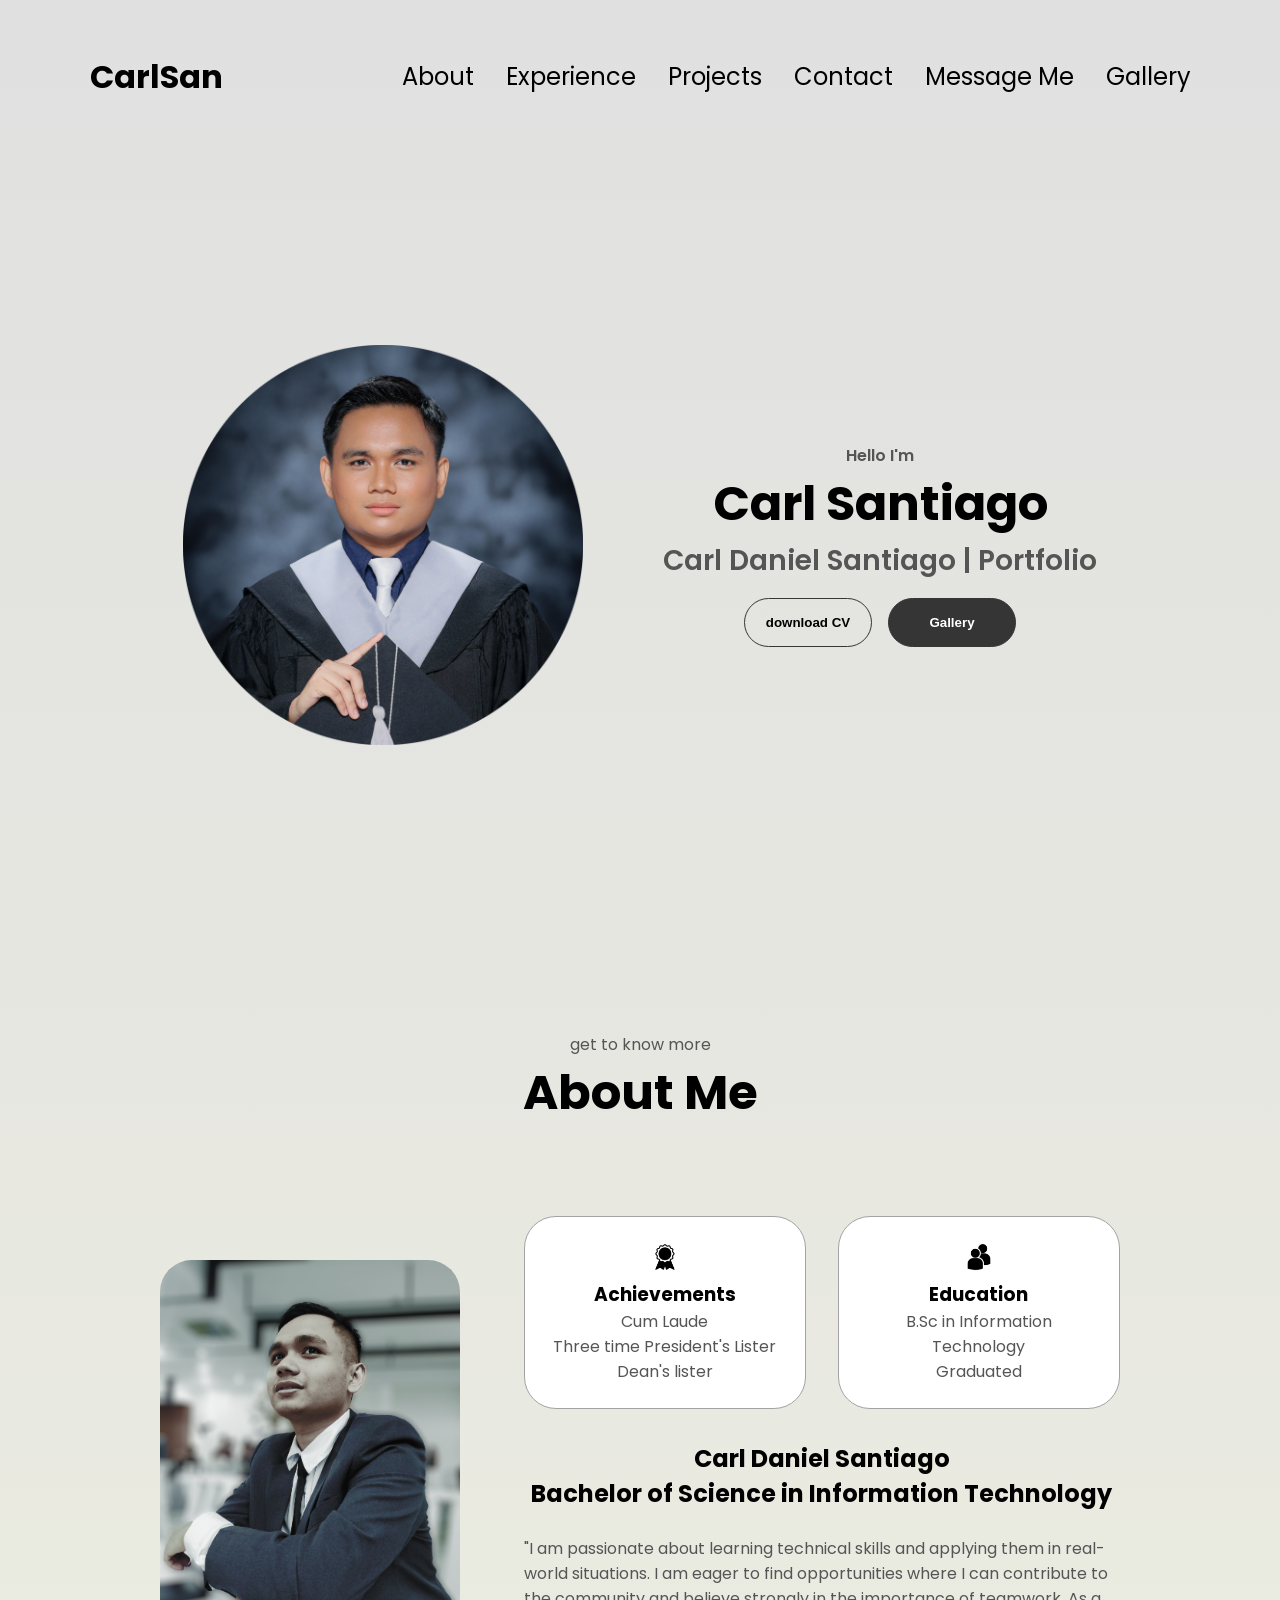
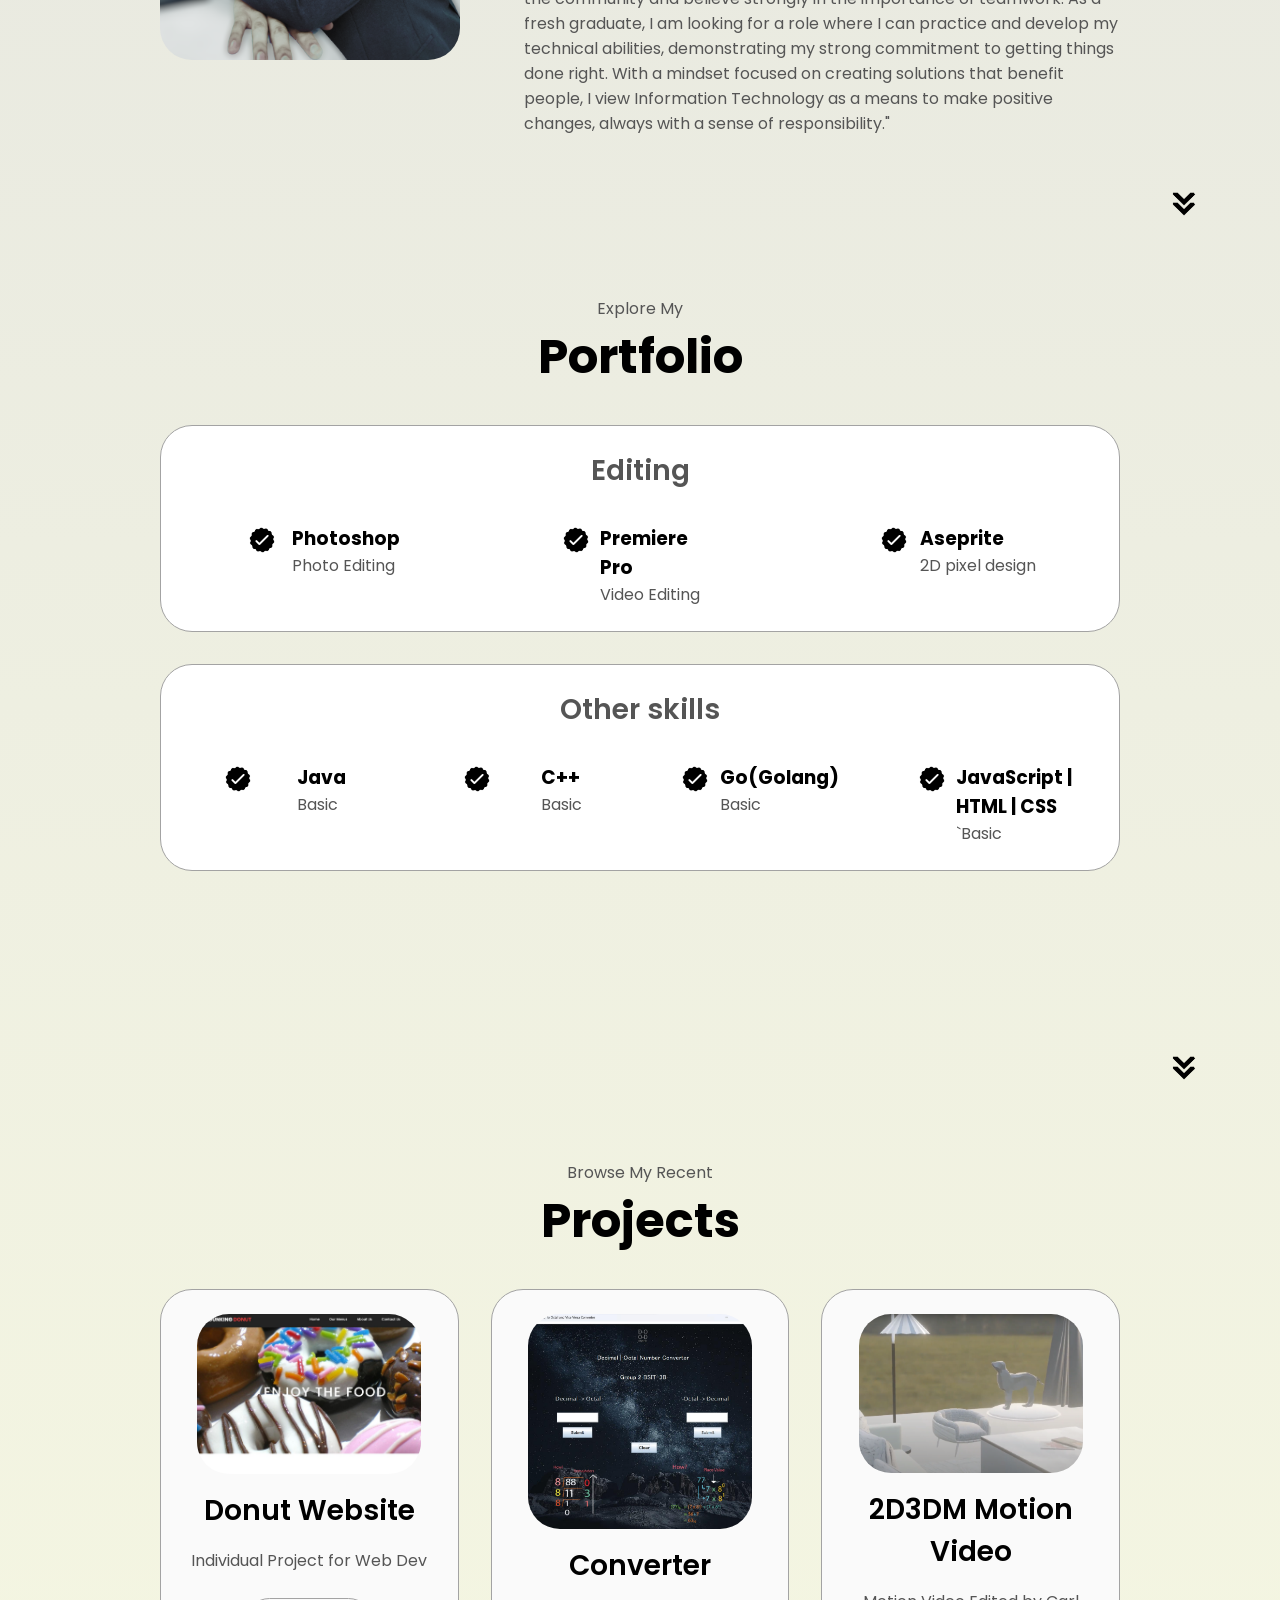
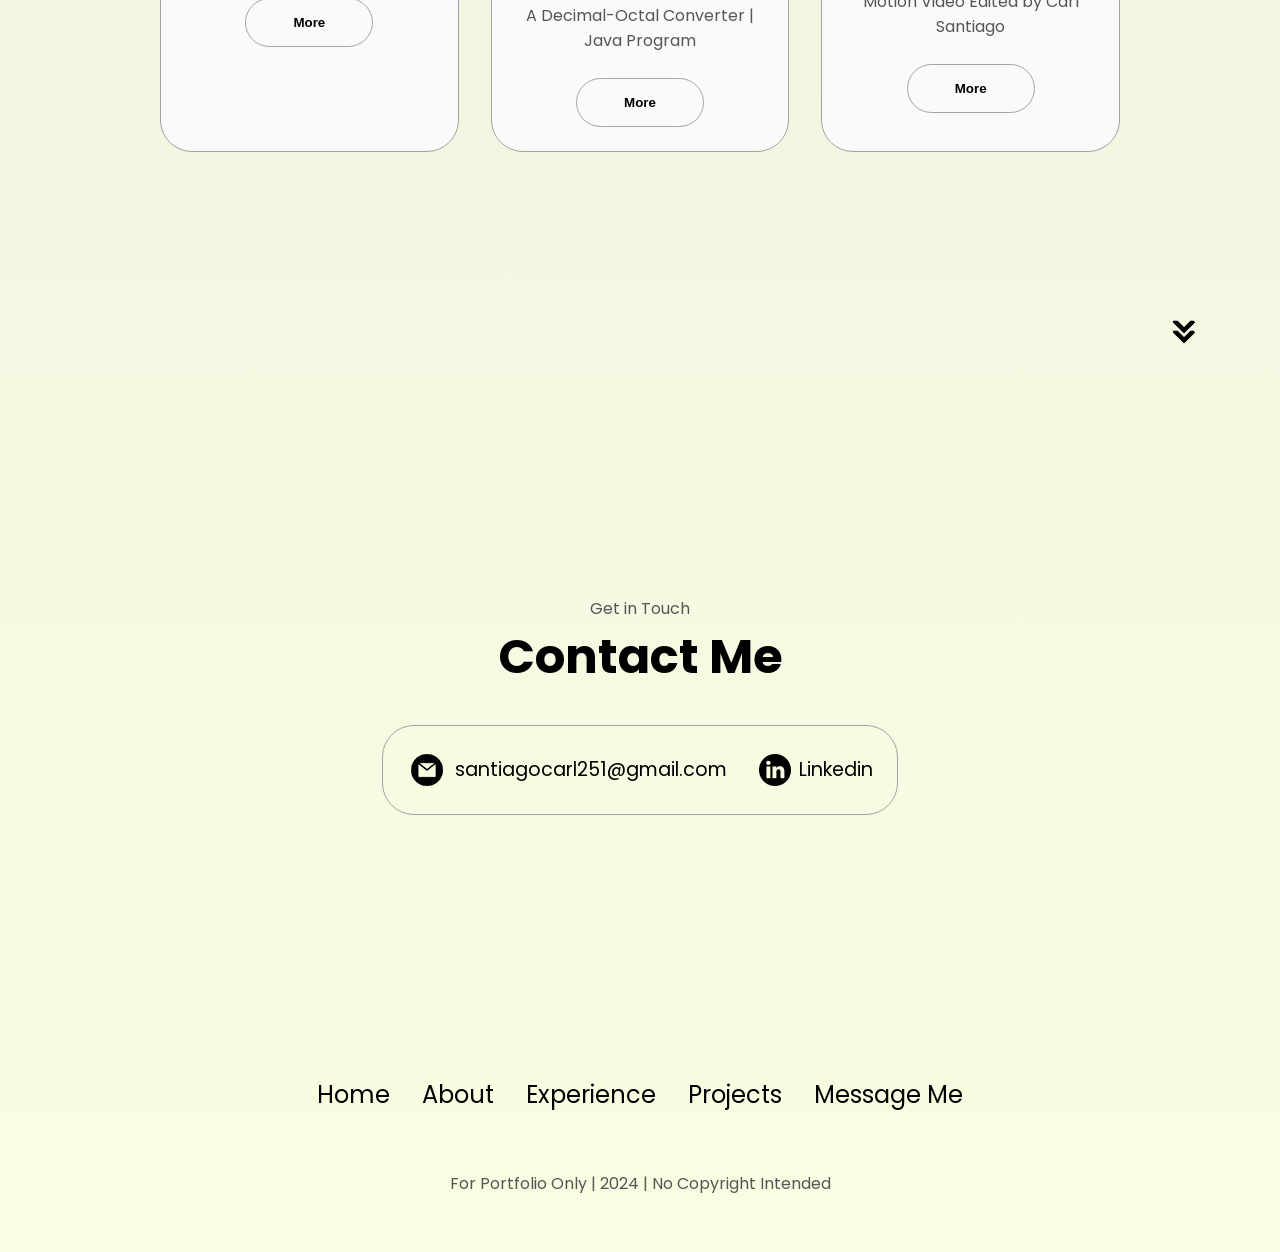
==== index.html @ 66e8e691 "Update index.html" ====
<!DOCTYPE html>
<html lang="en">
<head>
    <meta charset="UTF-8">
    <meta name="viewport" content="width=device-width, initial-scale=1.0">
    <title>PortfolioCarl</title>
    <link rel="stylesheet" href="style.css">
    <link rel="stylesheet" href="mediaquery.css">
    <link rel="icon" type="x-icon" href="./assets/favicon.png">
</head>
<body>
    <nav id="desktop-nav">
        <div class="logo">CarlSan</div>
        <div>
            <ul class="nav-links">
                <li><a href="#about">About</a></li>
                <li><a href="#experience">Experience</a></li>
                <li><a href="#projects">Projects</a></li>
                <li><a href="#contact">Contact</a></li>
                <li><a href="message.html">Message Me</a></li>
                <li><a href="GalleryTab/secondindex.html">Gallery</a></li>


            </ul>
            
            
        </div>
        
    </nav>
    <!--HAMBURGER NAV-->
    <nav id ="hamburger-nav">
        <div class="logo">Carl San</div>
        <div class="hamburger-menu">
            <div class="hamburger-icon" onclick="toggleMenu()">
            <span></span>
            <span></span>
            <span></span>
            </div>
            <div class="menu-links">
                <li><a href="#about" onclick="toggleMenu()">About</a></li>
                <li><a href="#experience" onclick="toggleMenu()">Experience</a></li>
                <li><a href="#projects" onclick="toggleMenu()">Projects</a></li>
                <li><a href="#contact" onclick="toggleMenu()">Contact</a></li>
                <li><a href="message.html">Message Me</a></li>
                <li><a href="GalleryTab/secondindex.html">Gallery</a></li>
            </div>
           
    </nav>
    
    <section id="profile">
        <div class="section__pic-container">

            <img src="./assets/profile-pic.png" alt="Carl San profile pic">

        </div>
        <div class="section__text">
            <p class="section__text__p1">Hello I'm</p>
            <h1 class="title">Carl Santiago</h1>
            <p class="section__text__p2">Carl Daniel Santiago | Portfolio</p>
            <div class="btn-container">
                <button class="btn btn-color-2" onclick="window.open('./assets/CarlSantiago-Resume.pdf')">
                    download CV</button>
                <button class="btn btn-color-1" onclick="location.href='GalleryTab/secondindex.html'">
                    Gallery</button>
            </div>

            <!-- <div id="socials-container">
                <img src="./assets/Instagram-logo.png" alt="My Instagram profile" class="icon" onclick="location.href='https://www.instagram.com/karlsan05/'">
                <img src="./assets/Facebook-icon.png" alt="My github profile" class="icon"  onclick="location.href='https://www.facebook.com/karl.dan.7106/'">
            </div> -->

            
        </div>
    </section>

    <!--START -- creating section, create pages just use this technique in this section-->
    <section id="about">
        <p class="section__text__p1">get to know more</p>
        <h1 class="title">About Me</h1>
        <div class="section-container">
            <div class="section__pic-container">
                <img src="./assets/about-pic.png" alt="profile picture" class="about-pic">
            </div>
            <div class="about-details-container">
                <div class="about-containers">
                    <div class="details-container">
                        <img src="./assets/experience.png" alt="experience icon" class="icon">
                        <h3>Achievements</h3>
                        <p>Cum Laude<br/>Three time President's Lister <br/>Dean's lister</p>
                    </div>
                    <div class="details-container">
                        <img src="./assets/education.png" alt="education icon" class="icon">
                        <h3>Education</h3>
                        <p>B.Sc in Information Technology <br/>Graduated</p>
                    </div>
                </div>
                <div class="text-container">
                    <h1 class="details-name">Carl Daniel Santiago</h1>

                    <h1 class="details-name">Bachelor of Science in Information Technology</h1>
                    <br>

                    <p>"I am passionate about learning technical skills and applying them in real-world situations. I am eager to find opportunities where I can contribute to the community and believe strongly in the importance of teamwork. As a fresh graduate, I am looking for a role where I can practice and develop my technical abilities, demonstrating my strong commitment to getting things done right. With a mindset focused on creating solutions that benefit people, I view Information Technology as a means to make positive changes, always with a sense of responsibility."</p>
                </div>

            </div>
        </div>
        <img src="./assets/arrow.png" alt="Arrow icon" class="icon arrow" onclick=" location.href='./#experience'">
        <!--START -- creating section, create pages just use this technique in this section-->
    </section>
    <section id="experience">
         <p class="section__text__p1">Explore My</p>
         <h1 class="title">Portfolio</h1>
         <div class="experience-details-container">
            <div class="about-containers">
                <div class="details-container">
                    <h2 class="experience-sub-title">Editing</h2>
                    <!-- Examples1 -->
                    <div class="article-container">
                        <article>
                            <img src="./assets/checkmark.png" alt="experience
                            icon" class="icon"/>
                            <div>
                                <h3>Photoshop</h3>
                                <p>Photo Editing</p>
                            </div>
                        </article>
                        <article>
                            <img src="./assets/checkmark.png" alt="experience
                            icon" class="icon"/>
                            <div>
                                <h3>Premiere Pro</h3>
                                <p>Video Editing</p>
                            </div>
                        </article>
                        <article>
                            <img src="./assets/checkmark.png" alt="experience
                            icon" class="icon"/>
                            <div>
                                <h3>Aseprite</h3>
                                <p>2D pixel design</p>
                            </div>
                        </article>
                       
                            </div>
                        </article>
                    </div>
                </div>
                <div class="details-container">
                    <h2 class="experience-sub-title">Other skills</h2>
                    <!-- Examples2 -->
                    <div class="article-container">
                        <article>
                            <img src="./assets/checkmark.png" alt="experience
                            icon" class="icon"/>
                            <div>
                                <h3>Java</h3>
                                <p>Basic</p>
                            </div>
                        </article>
                        <!-- <article>
                            <img src="./assets/checkmark.png" alt="experience
                            icon" class="icon"/>
                            <div>
                                <h3>C#</h3>
                                <p>Intermediate</p>
                            </div>
                        </article> -->
                        <article>
                            <img src="./assets/checkmark.png" alt="experience
                            icon" class="icon"/>
                            <div>
                                <h3>C++</h3>
                                <p>Basic</p>
                            </div>
                        </article>
                        <article>
                            <img src="./assets/checkmark.png" alt="experience
                            icon" class="icon"/>
                            <div>
                                <h3>Go(Golang)</h3>
                                <p>Basic</p>
                            </div>
                        </article>
                        <article>
                            <img src="./assets/checkmark.png" alt="experience
                            icon" class="icon"/>
                            <div>
                                <h3>JavaScript | HTML | CSS</h3>
                                <p>`Basic</p>
                            </div>
                        </article>
                       
                        </article>
                    </div>
                </div>

            </div>
         </div>
         <img src="./assets/arrow.png" alt="Arrow icon" 
         class="icon arrow" onclick=" location.href='./#projects'">
    </section>
    <section id="projects">
        <p class="section__text__p1">Browse My Recent</p>
        <h1 class="title">Projects</h1>

        
        <!--start--> 
        <div class="experience-details-container">
            <div class="about-containers">
            <div class="details-container color-container">
                <div class="article-container">
                    <img src="./assets/project-1.png" alt="project 1" 
                    class="project-img"/>
                </div>
                <h2 class="experience-sub-title project-title"> 
                    Donut Website
                    
                </h2>
                <div>
                    <p>Individual Project for Web Dev</p>

                </div>
                <br>
                
                <div class="btn-container">
                    <button class="btn btn-color-2 project-btn" 
                      onclick="window.open('./assets/WebFrameWork.pdf', '_blank')" >
                    More 
                    </button> 
                </div>
            </div>
            <!----> 
            <div class="details-container color-container">
                <div class="article-container">
                    <img src="./assets/project-2.png" alt="project 2" 
                    class="project-img"/>
                </div>
                <h2 class="experience-sub-title project-title"> 
                    Converter
                </h2>
                <div>
                    <p>A Decimal-Octal Converter | Java Program </p>
                </div>
                <br>
                <div class="btn-container">
                    <button class="btn btn-color-2 project-btn" 
                      onclick="window.open('./assets/DSMathJava.pdf', '_blank')" >
                    More
                    </button>
                   
                </div>
            </div>
            <!----> 
            <div class="details-container color-container">
                <div class="article-container">
                    <img src="./assets/project-3.png" alt="project 3" 
                    class="project-img"/>
                </div>
                <h2 class="experience-sub-title project-title"> 
                    2D3DM Motion Video
                </h2>
                <div>
                    <p>Motion Video Edited by Carl Santiago</p>
                </div>
                <!---->
                <br>
                <div class="btn-container">
                    <button class="btn btn-color-2 project-btn" 
                      onclick="window.open('//www.youtube.com/watch?v=LzhSZkA-Ktc&t=1s', '_blank')" >
                    More
                    </button>
                    
                </div>
            </div>
            </div>
        </div>
        
    </div>
        
        <!----> 
        <img src="./assets/arrow.png" alt="Arrow icon" 
        class="icon arrow" onclick=" location.href='./#contact'">

        <!----> 
    </section>
    <section id="contact">
        <p class="section__text__p1">Get in Touch</p>
        <h1 class="title">Contact Me</h1>
        <div class="contact-info-upper-container">
            <div class="contact-info-container">
                <img src="./assets/email.png" alt="Email icon" 
                class="icon contact-icon email-icon"
                />

                <p><a href="mailto:santiagocarl251@gmail.com">santiagocarl251@gmail.com</a></p>
            </div>
            <div class="contact-info-container">
                <img src="./assets/linkedin.png" 
                alt="linkedin icon" class="icon"
                class="icon contact-icon"
                />

                <p><a href="https://www.linkedin.com/in/carl-san-238207290/">Linkedin</a></p>
            </div>
        </div>

    </section>

    <footer class="ok">
        <nav>
            <div class="nav-links-container">
                <ul class="nav-links">
                    <li><a href="index.html">Home</a></li>
                    <li><a href="#about">About</a></li>
                    <li><a href="#experience">Experience</a></li>
                    <li><a href="#projects">Projects</a></li>
                    <li><a href="message.html">Message Me</a></li>
                </ul>
            </div>
        </nav>
        <p>For Portfolio Only | 2024 | No Copyright Intended</p>
    </footer>
    <script src="script.js"></script>
</body>
</html>
---- style.css ----
/* comment */


@import url('https://fonts.googleapis.com/css2?family=Poppins:wght@300;400;500;600&display=swap');


*{
    margin:0;
    padding: 0; 
}


body{
    font-family: 'Poppins', sans-serif;
    background: linear-gradient(#e0e0e0, #fbfde2);
}

html{
    scroll-behavior: smooth;
}

p{
    color: rgb(85, 85, 85); 

}

/* transition */

a, .btn{
    transition: all 300ms ease;
}

/* Desktop nav */

nav, .nav-links{
    display: flex;
}

nav{
    justify-content: space-around;
    align-items: center;
    height: 17vh;
}

.nav-links{

    gap: 2rem;
    list-style: none;
    font-size: 1.5rem;
}

.details-name{
    text-align: center;
}
.details-name-what{
    text-align: center;
}

a{
    color: black;
    text-decoration: none;
    text-decoration-color: white;
}

a:hover{
    color:gray;
    text-decoration: underline;
    text-underline-offset: 1rem;
    text-decoration-color: rgb(181, 181, 181);
}

.logo{
    font-size: 2rem;
    font-weight: bolder;
}

.logo:hover{
     cursor: default;
}


/* hamburger */

#hamburger-nav{
    
    display: none;
}

.hamburger-menu{
    position: relative;
    display: inline-block;
}

.hamburger-icon{
    display: flex;
    flex-direction: column;
    justify-content: space-between;
    height: 24px;
    width: 30px;
    cursor: pointer;
}

.hamburger-icon	span{

    width: 100%;
    height: 2px;
    background-color: black;
    transition: all 0.3 ease-in-out;
}

.menu-links {
    position: absolute;
    top: 100%;
    right: 0;
    backdrop-filter: blur(50px);
    background-color: white;
    width: fit-content;
    margin-top: 3vh;
    max-height: 0;
    overflow: hidden;
    transition: all 0.3s ease-in-out;
    border-radius: 20px 20px 20px 20px; /* Adjust the values to control the curvature */
    backdrop-filter: blur(10px);
    background-color: rgba(255, 255, 255, 0.5);
  }
  

.menu-links a{
    display: block;
    padding: 10px;
    text-align: center;
    color: black;
    text-decoration: none;
    transition: all 0.3 ease-in-out;

}


.menu-links li{
    list-style: none;

}

.menu-links.open{
    max-height: 300px;

}

.hamburger-icon.open span:first-child{
    transform: rotate(45deg) translate(10px, 5px);
}

.hamburger-icon.open span:nth-child(2){
    opacity: 0;
}

.hamburger-icon.open span:last-child{
    transform: rotate(-45deg) translate(10px, -5px);
}

.hamburger-icon span:first-child{
    transform: none;
}
.hamburger-icon span:first-child{
    opacity: 1;
}
.hamburger-icon span:first-child{
    transform: none;
}
/*SECTIONS*/

section{
    padding-top: 4vh;
    height: 96vh;
    margin: 0 10rem;
    box-sizing: border-box;
    min-height: fit-content;

}

.section-container{
    display: flex;
}

/*profile section*/

#profile{
    display:flex;
    justify-content: center;
    gap: 5rem;
    height: 80vh;
}

.section__pic-container{
    display: flex;
    height: 400px;
    width: 400px;
    margin: auto 0;
}

.section__text{
    align-self: center;
    text-align: center;
}

.section__text p{
    font-weight: 600;
    
}

.section__text__p1{
    text-align: center;
}

.section__text__p2{
    font-size: 1.75rem;
    margin-bottom: 1rem;
}

.title{
    font-size: 3rem;
    text-align: center;

}

#socials-container{
    display: flex;
    justify-content: center;
    margin-top: 1rem;
    gap: 1rem
}

.icon{
    cursor: pointer;
    height: 2rem;
}

/* Buttons */

.btn-container{

    display: flex;
    justify-content: center;
    gap: 1rem;
}

.btn{
    font-weight: 600;
    transition: all 300ms ease;
    padding: 1rem;
    width: 8rem;
    border-radius: 2rem ;
}

.btn-color-1, .btn-color-2{

    border: rgb(53, 53, 53) 0.1rem solid;
}

.btn-color-1:hover, .btn-color-2:hover{

    cursor: pointer;
}

.btn-color-1, .btn-color-2:hover{

    background: rgb(53, 53, 53);
    color: white;
}

.btn-color-1:hover{

    background: rgb(0,0,0);
}

.btn-color-2{

    background: none;
}

.btn-color-2:hover{
    border: rgb(255,255,255) 0.1rem solid;
}

.btn-container{
    gap: 1rem;
}

/*About Section*/

#about{
    position: relative;
    gap: 2rem;
}

.about-containers{
    gap: 2rem;
    margin-bottom: 2rem;
    margin-top: 2rem;
}

.about-details-container{
    justify-content: center;
    flex-direction: column;
}

.about-containers, .about-details-container{

display: flex;
}

.about-pic{
    border-radius: 2rem;
}

.arrow{
    position: absolute;
    right: -5rem;
    bottom: 2.5rem;
}

.details-container{
    padding: 1.5rem;
    flex: 1;
    background: white;
    border-radius: 2rem;
    border: rgb(53, 53, 53) 0.1rem solid;
    border-color: rgb(163,163,163);
    text-align: center;

}

.section-container{
    gap: 4rem;
    height: 80%;

}

.section__pic-container{
    height: 400px;
    width: 400px;
    margin: auto 0;
}


/*Experience Sec*/

#experience{

    position: relative;
}

.experience-sub-title{

    color: rgb(85, 85, 85);
    font-weight: 600;
    font-size: 1.75rem;
    margin-bottom: 2rem;
}

.experience-details-container{
    display: flex;
    justify-content: center;
    flex-direction: column;
    
}

.article-container{
    display: flex;
    text-align: initial;
    flex-wrap: wrap;
    flex-direction: row;
    gap: 2.5rem;
    justify-content: space-around;
}

article{
    display: flex;
    width: 10rem;
    justify-content: space-around;
    gap: 0.5rem;
}

article .icon{

    cursor: default;
}

/*project section*/

#projects {
    position: relative;
}

.color-container{

    border-color: rgb(163,163,163);
    background: rgb(250,250,250);
}

.project-img{
    border-radius: 2rem;
    width: 90%;
    height: 90%;
}

.project-title{

    margin:1rem;
    color: black;

}

.project-btn{
    color: black;
    border-color: rgb(163,163,163);
}

/*CONTACT section*/

#contact{

    display: flex;
    justify-content: center;
    flex-direction: column;
    height: 70vh;
}

.contact-info-upper-container{

    display: flex;
    justify-content: center;
    border-radius: 2rem;
    border: rgb(53, 53, 53) 0.1rem solid;
    border-color: rgb(163,163,163);
    background: (250,250,250);
    margin: 2rem auto;
    padding: 0.5rem;
}

.contact-info-container{
    display: flex;
    align-items: center;
    justify-content: center;
    gap: 0.5rem;
    margin: 1rem;
}

.contact-info-container p{
    font-size: larger;  
}

.contact-icon {
    cursor: default;
    
}

.email-icon {
    height: 2.5rem;
}


/*Footer Section*/

footer{
    height: 26vh;
    margin: 0 1 rem;

}

footer p{
    text-align: center;

}

body hr{

  
    line-height: 3vh;
    margin-top: -3vh;
    display: block;
      
    
}
---- mediaquery.css ----
@media screen and (max-width: 1400px){
   #profile{
    height: 83vh;
    margin-bottom: 6rem;
   }

   .about-containers{
    flex-wrap: wrap;
   }



}



@media screen and (max-width: 1200px){
    #desktop-nav{
        display: none;
    }
    #hamburger-nav{
        display: flex;
    }
    #experience,
    .experience-details-container{
        margin-top: 2rem;
    }

    #profile,
    .section-container{
        display: block;
    }
    .arrow{
        display: block;
    }
    .arrow{
        display: none;
    }
    section,
    .section-container{
        height: fit-content;
    }
    section{
        margin: 0 5%;
    }
    .section__pic-container{
        width: 275px;
        height: 275px;
        margin: 0 auto 2rem;
    }
    .about-containers{
        margin-top: 0;
    }
}


@media screen and (max-width: 600px){
    #contact,
    footer{
        height: 40vh;
    }
    #profile{
        height: 83vh;
    }
    article{
        font-size: 1rem;
    }
    footer nav{
        height: fit-content;
        margin-bottom: 2rem;
    }
    .about-containers,
    .contact-info-upper-container,
    .btn-container{
        flex-wrap: wrap;
    }
    .contact-info-container{
        margin: 0;
    }
    .contact-info-container p,
    .nav-links li a {
        font-size: 1rem;
    }
    .experience-sub-title{
        font-size: 1.25rem;
    }
    .logo{
        font-size: 1.5rem;
    }
    .nav-links{
        flex-direction: column;
        gap: 0.5rem;
        text-align: center;
    }
    .section__pic-container{
        width: auto;
        height: 46vw;
        justify-content: center;
    }
    .section__pic-container{
        width: auto;
        height: 46vw;
        justify-content: center;
    }
    .section__text__p2{
        font-size: 1.25rem;
    }
    .title{
        font-size: 2rem;
    }
    .text-container{
        text-align: justify;
    }






   
    
}


/*Sections*/
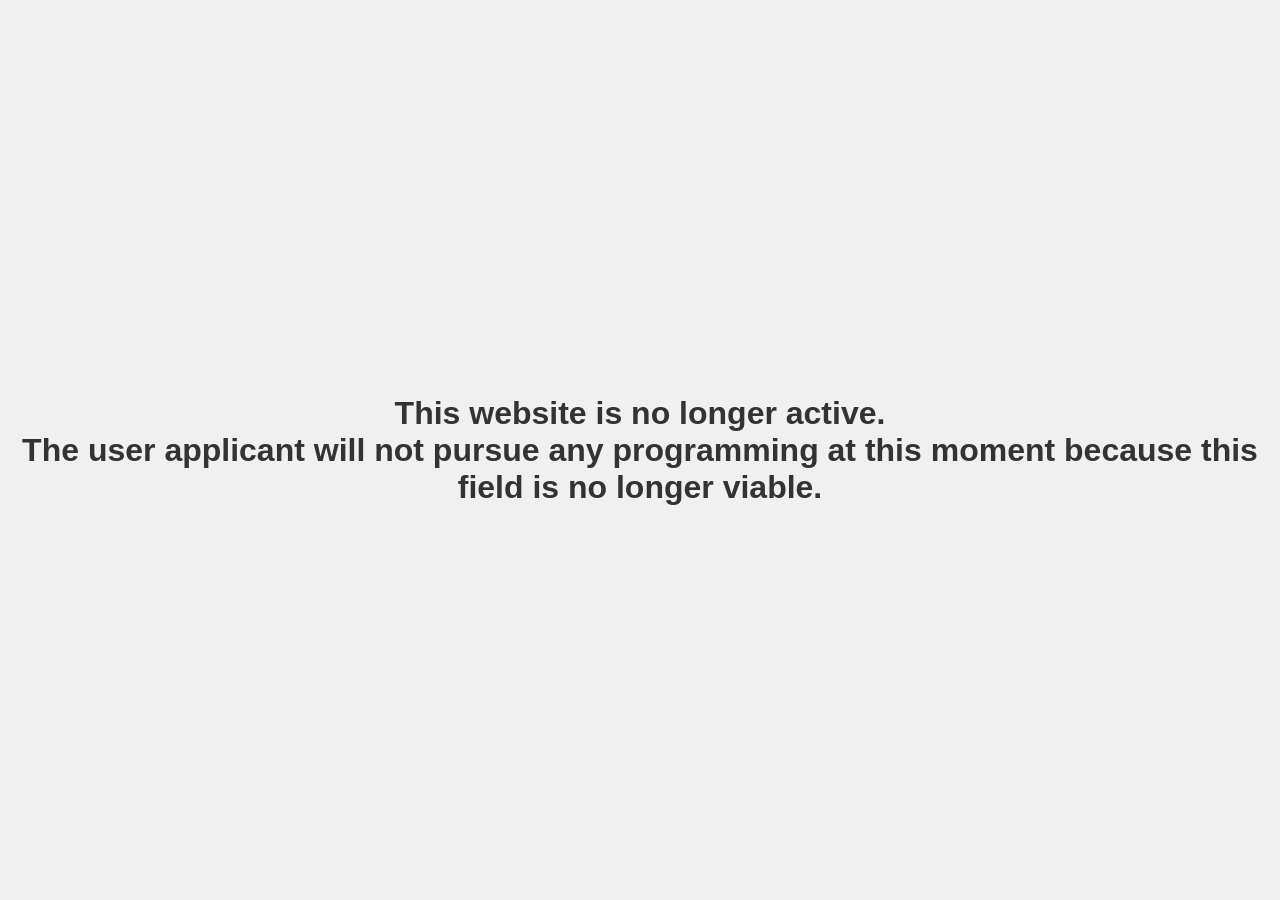
==== commit 477f7f4a: "for temporary close" ====
--- a/index.html
+++ b/index.html
@@ -3,324 +3,27 @@
 <head>
     <meta charset="UTF-8">
     <meta name="viewport" content="width=device-width, initial-scale=1.0">
-    <title>PortfolioCarl</title>
-    <link rel="stylesheet" href="style.css">
-    <link rel="stylesheet" href="mediaquery.css">
-    <link rel="icon" type="x-icon" href="./assets/favicon.png">
+    <title>Inactive Website</title>
+    <style>
+        body {
+            margin: 0;
+            padding: 0;
+            height: 100vh;
+            display: flex;
+            justify-content: center;
+            align-items: center;
+            background-color: #f0f0f0;
+            font-family: Arial, sans-serif;
+        }
+
+        h1 {
+            text-align: center;
+            font-size: 2rem;
+            color: #333;
+        }
+    </style>
 </head>
 <body>
-    <nav id="desktop-nav">
-        <div class="logo">CarlSan</div>
-        <div>
-            <ul class="nav-links">
-                <li><a href="#about">About</a></li>
-                <li><a href="#experience">Experience</a></li>
-                <li><a href="#projects">Projects</a></li>
-                <li><a href="#contact">Contact</a></li>
-                <li><a href="message.html">Message Me</a></li>
-                <li><a href="GalleryTab/secondindex.html">Gallery</a></li>
-
-
-            </ul>
-            
-            
-        </div>
-        
-    </nav>
-    <!--HAMBURGER NAV-->
-    <nav id ="hamburger-nav">
-        <div class="logo">Carl San</div>
-        <div class="hamburger-menu">
-            <div class="hamburger-icon" onclick="toggleMenu()">
-            <span></span>
-            <span></span>
-            <span></span>
-            </div>
-            <div class="menu-links">
-                <li><a href="#about" onclick="toggleMenu()">About</a></li>
-                <li><a href="#experience" onclick="toggleMenu()">Experience</a></li>
-                <li><a href="#projects" onclick="toggleMenu()">Projects</a></li>
-                <li><a href="#contact" onclick="toggleMenu()">Contact</a></li>
-                <li><a href="message.html">Message Me</a></li>
-                <li><a href="GalleryTab/secondindex.html">Gallery</a></li>
-            </div>
-           
-    </nav>
-    
-    <section id="profile">
-        <div class="section__pic-container">
-
-            <img src="./assets/profile-pic.png" alt="Carl San profile pic">
-
-        </div>
-        <div class="section__text">
-            <p class="section__text__p1">Hello I'm</p>
-            <h1 class="title">Carl Santiago</h1>
-            <p class="section__text__p2">Carl Daniel Santiago | Portfolio</p>
-            <div class="btn-container">
-                <button class="btn btn-color-2" onclick="window.open('./assets/CarlSantiago-Resume.pdf')">
-                    download CV</button>
-                <button class="btn btn-color-1" onclick="location.href='GalleryTab/secondindex.html'">
-                    Gallery</button>
-            </div>
-
-            <!-- <div id="socials-container">
-                <img src="./assets/Instagram-logo.png" alt="My Instagram profile" class="icon" onclick="location.href='https://www.instagram.com/karlsan05/'">
-                <img src="./assets/Facebook-icon.png" alt="My github profile" class="icon"  onclick="location.href='https://www.facebook.com/karl.dan.7106/'">
-            </div> -->
-
-            
-        </div>
-    </section>
-
-    <!--START -- creating section, create pages just use this technique in this section-->
-    <section id="about">
-        <p class="section__text__p1">get to know more</p>
-        <h1 class="title">About Me</h1>
-        <div class="section-container">
-            <div class="section__pic-container">
-                <img src="./assets/about-pic.png" alt="profile picture" class="about-pic">
-            </div>
-            <div class="about-details-container">
-                <div class="about-containers">
-                    <div class="details-container">
-                        <img src="./assets/experience.png" alt="experience icon" class="icon">
-                        <h3>Achievements</h3>
-                        <p>Cum Laude<br/>Three time President's Lister <br/>Dean's lister</p>
-                    </div>
-                    <div class="details-container">
-                        <img src="./assets/education.png" alt="education icon" class="icon">
-                        <h3>Education</h3>
-                        <p>B.Sc in Information Technology <br/>Graduated</p>
-                    </div>
-                </div>
-                <div class="text-container">
-                    <h1 class="details-name">Carl Daniel Santiago</h1>
-
-                    <h1 class="details-name">Bachelor of Science in Information Technology</h1>
-                    <br>
-
-                    <p>"I am passionate about learning technical skills and applying them in real-world situations. I am eager to find opportunities where I can contribute to the community and believe strongly in the importance of teamwork. As a fresh graduate, I am looking for a role where I can practice and develop my technical abilities, demonstrating my strong commitment to getting things done right. With a mindset focused on creating solutions that benefit people, I view Information Technology as a means to make positive changes, always with a sense of responsibility."</p>
-                </div>
-
-            </div>
-        </div>
-        <img src="./assets/arrow.png" alt="Arrow icon" class="icon arrow" onclick=" location.href='./#experience'">
-        <!--START -- creating section, create pages just use this technique in this section-->
-    </section>
-    <section id="experience">
-         <p class="section__text__p1">Explore My</p>
-         <h1 class="title">Portfolio</h1>
-         <div class="experience-details-container">
-            <div class="about-containers">
-                <div class="details-container">
-                    <h2 class="experience-sub-title">Editing</h2>
-                    <!-- Examples1 -->
-                    <div class="article-container">
-                        <article>
-                            <img src="./assets/checkmark.png" alt="experience
-                            icon" class="icon"/>
-                            <div>
-                                <h3>Photoshop</h3>
-                                <p>Photo Editing</p>
-                            </div>
-                        </article>
-                        <article>
-                            <img src="./assets/checkmark.png" alt="experience
-                            icon" class="icon"/>
-                            <div>
-                                <h3>Premiere Pro</h3>
-                                <p>Video Editing</p>
-                            </div>
-                        </article>
-                        <article>
-                            <img src="./assets/checkmark.png" alt="experience
-                            icon" class="icon"/>
-                            <div>
-                                <h3>Aseprite</h3>
-                                <p>2D pixel design</p>
-                            </div>
-                        </article>
-                       
-                            </div>
-                        </article>
-                    </div>
-                </div>
-                <div class="details-container">
-                    <h2 class="experience-sub-title">Other skills</h2>
-                    <!-- Examples2 -->
-                    <div class="article-container">
-                        <article>
-                            <img src="./assets/checkmark.png" alt="experience
-                            icon" class="icon"/>
-                            <div>
-                                <h3>Java</h3>
-                                <p>Basic</p>
-                            </div>
-                        </article>
-                        <!-- <article>
-                            <img src="./assets/checkmark.png" alt="experience
-                            icon" class="icon"/>
-                            <div>
-                                <h3>C#</h3>
-                                <p>Intermediate</p>
-                            </div>
-                        </article> -->
-                        <article>
-                            <img src="./assets/checkmark.png" alt="experience
-                            icon" class="icon"/>
-                            <div>
-                                <h3>C++</h3>
-                                <p>Basic</p>
-                            </div>
-                        </article>
-                        <article>
-                            <img src="./assets/checkmark.png" alt="experience
-                            icon" class="icon"/>
-                            <div>
-                                <h3>Go(Golang)</h3>
-                                <p>Basic</p>
-                            </div>
-                        </article>
-                        <article>
-                            <img src="./assets/checkmark.png" alt="experience
-                            icon" class="icon"/>
-                            <div>
-                                <h3>JavaScript | HTML | CSS</h3>
-                                <p>`Basic</p>
-                            </div>
-                        </article>
-                       
-                        </article>
-                    </div>
-                </div>
-
-            </div>
-         </div>
-         <img src="./assets/arrow.png" alt="Arrow icon" 
-         class="icon arrow" onclick=" location.href='./#projects'">
-    </section>
-    <section id="projects">
-        <p class="section__text__p1">Browse My Recent</p>
-        <h1 class="title">Projects</h1>
-
-        
-        <!--start--> 
-        <div class="experience-details-container">
-            <div class="about-containers">
-            <div class="details-container color-container">
-                <div class="article-container">
-                    <img src="./assets/project-1.png" alt="project 1" 
-                    class="project-img"/>
-                </div>
-                <h2 class="experience-sub-title project-title"> 
-                    Donut Website
-                    
-                </h2>
-                <div>
-                    <p>Individual Project for Web Dev</p>
-
-                </div>
-                <br>
-                
-                <div class="btn-container">
-                    <button class="btn btn-color-2 project-btn" 
-                      onclick="window.open('./assets/WebFrameWork.pdf', '_blank')" >
-                    More 
-                    </button> 
-                </div>
-            </div>
-            <!----> 
-            <div class="details-container color-container">
-                <div class="article-container">
-                    <img src="./assets/project-2.png" alt="project 2" 
-                    class="project-img"/>
-                </div>
-                <h2 class="experience-sub-title project-title"> 
-                    Converter
-                </h2>
-                <div>
-                    <p>A Decimal-Octal Converter | Java Program </p>
-                </div>
-                <br>
-                <div class="btn-container">
-                    <button class="btn btn-color-2 project-btn" 
-                      onclick="window.open('./assets/DSMathJava.pdf', '_blank')" >
-                    More
-                    </button>
-                   
-                </div>
-            </div>
-            <!----> 
-            <div class="details-container color-container">
-                <div class="article-container">
-                    <img src="./assets/project-3.png" alt="project 3" 
-                    class="project-img"/>
-                </div>
-                <h2 class="experience-sub-title project-title"> 
-                    2D3DM Motion Video
-                </h2>
-                <div>
-                    <p>Motion Video Edited by Carl Santiago</p>
-                </div>
-                <!---->
-                <br>
-                <div class="btn-container">
-                    <button class="btn btn-color-2 project-btn" 
-                      onclick="window.open('//www.youtube.com/watch?v=LzhSZkA-Ktc&t=1s', '_blank')" >
-                    More
-                    </button>
-                    
-                </div>
-            </div>
-            </div>
-        </div>
-        
-    </div>
-        
-        <!----> 
-        <img src="./assets/arrow.png" alt="Arrow icon" 
-        class="icon arrow" onclick=" location.href='./#contact'">
-
-        <!----> 
-    </section>
-    <section id="contact">
-        <p class="section__text__p1">Get in Touch</p>
-        <h1 class="title">Contact Me</h1>
-        <div class="contact-info-upper-container">
-            <div class="contact-info-container">
-                <img src="./assets/email.png" alt="Email icon" 
-                class="icon contact-icon email-icon"
-                />
-
-                <p><a href="mailto:santiagocarl251@gmail.com">santiagocarl251@gmail.com</a></p>
-            </div>
-            <div class="contact-info-container">
-                <img src="./assets/linkedin.png" 
-                alt="linkedin icon" class="icon"
-                class="icon contact-icon"
-                />
-
-                <p><a href="https://www.linkedin.com/in/carl-san-238207290/">Linkedin</a></p>
-            </div>
-        </div>
-
-    </section>
-
-    <footer class="ok">
-        <nav>
-            <div class="nav-links-container">
-                <ul class="nav-links">
-                    <li><a href="index.html">Home</a></li>
-                    <li><a href="#about">About</a></li>
-                    <li><a href="#experience">Experience</a></li>
-                    <li><a href="#projects">Projects</a></li>
-                    <li><a href="message.html">Message Me</a></li>
-                </ul>
-            </div>
-        </nav>
-        <p>For Portfolio Only | 2024 | No Copyright Intended</p>
-    </footer>
-    <script src="script.js"></script>
+    <h1>This website is no longer active.<br>The user applicant will not pursue any programming at this moment because this field is no longer viable.</h1>
 </body>
-</html> 
+</html>
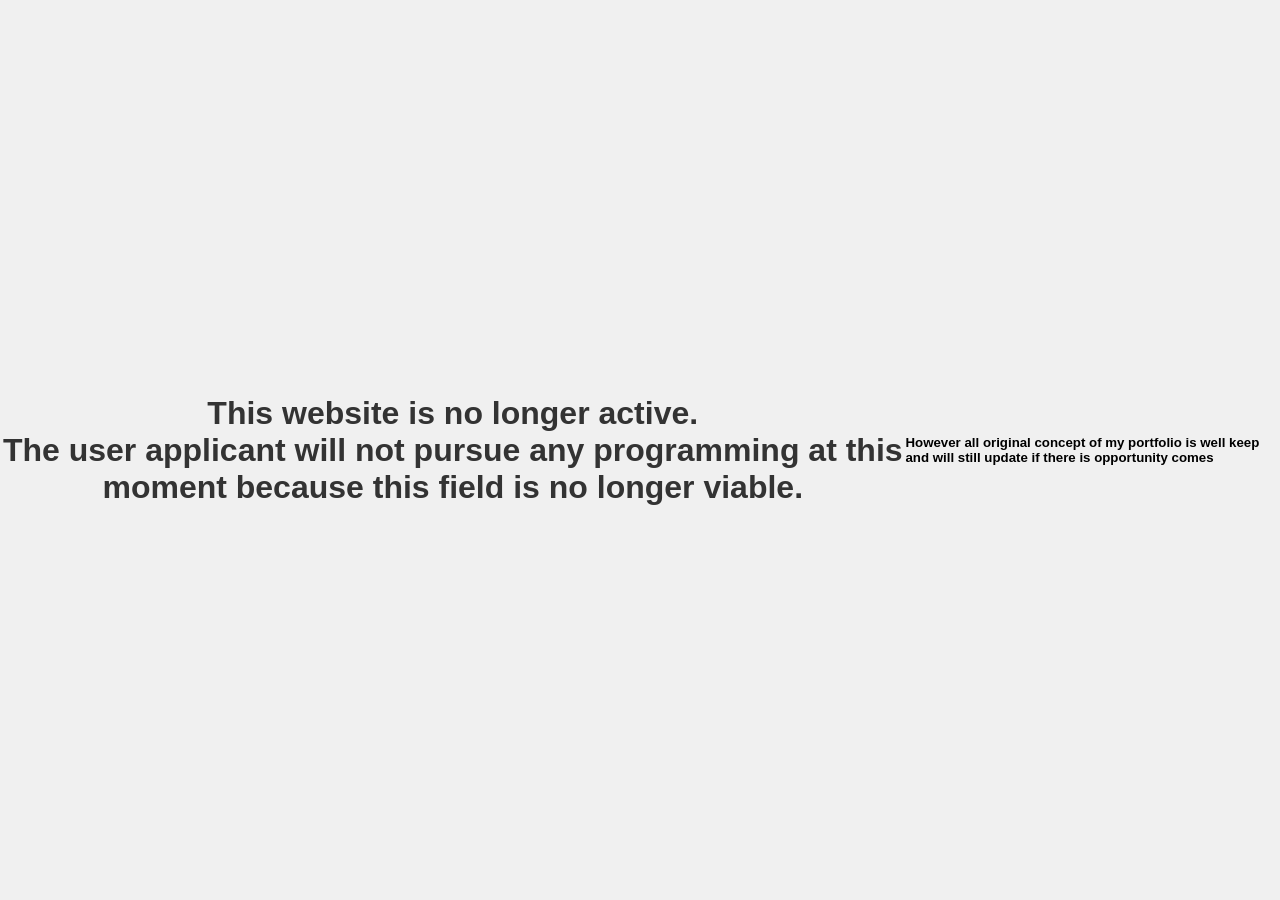
==== commit b64dc6c1: "Update index.html" ====
--- a/index.html
+++ b/index.html
@@ -25,5 +25,7 @@
 </head>
 <body>
     <h1>This website is no longer active.<br>The user applicant will not pursue any programming at this moment because this field is no longer viable.</h1>
+
+    <h5>However all original concept of my portfolio is well keep and will still update if there is opportunity comes</h5>
 </body>
 </html>
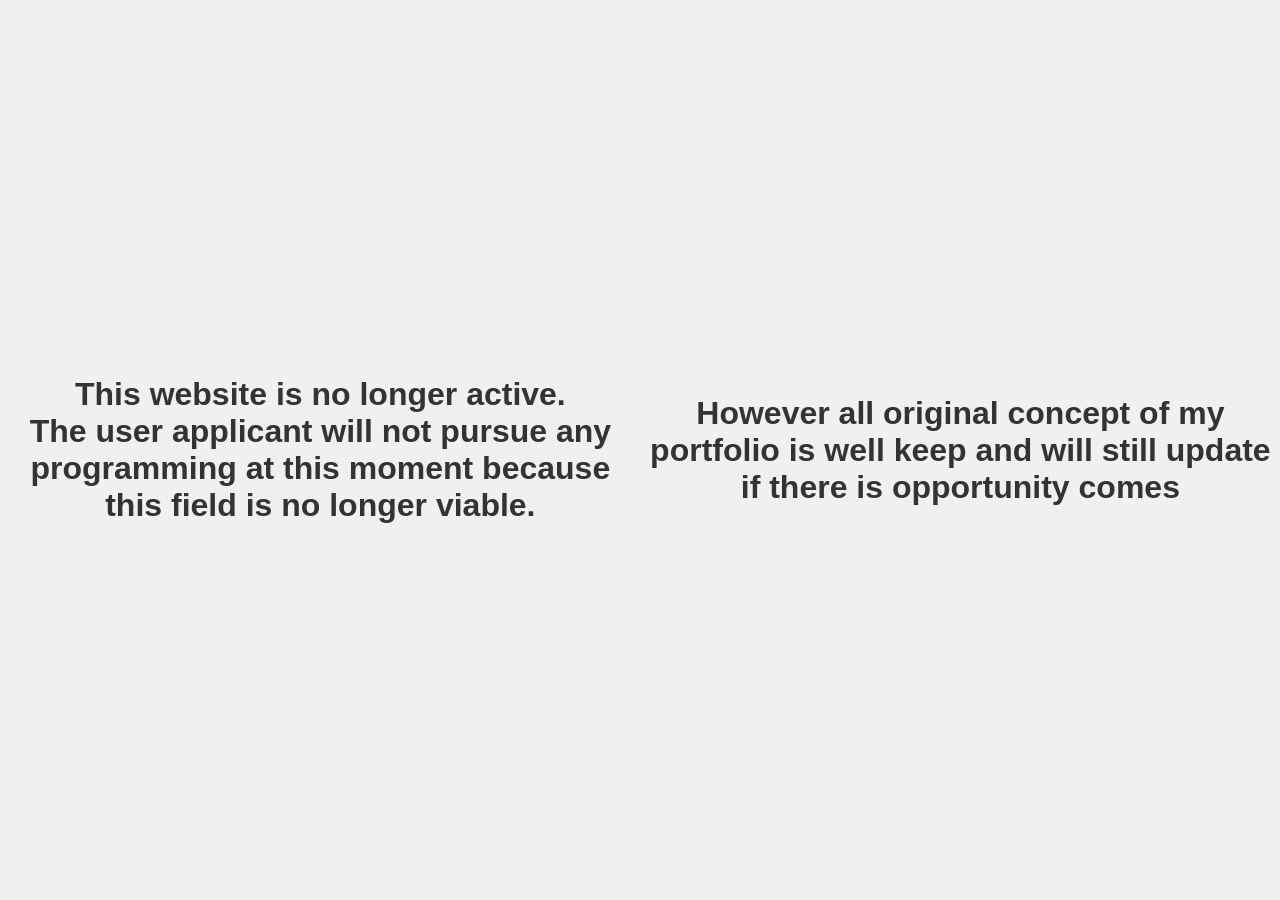
==== commit ae837684: "Update index.html" ====
--- a/index.html
+++ b/index.html
@@ -21,11 +21,19 @@
             font-size: 2rem;
             color: #333;
         }
+
+        h5.Reminder{
+            text-align: center;
+            font-size: 2rem;
+            color: #333;
+        }
+        
     </style>
 </head>
 <body>
     <h1>This website is no longer active.<br>The user applicant will not pursue any programming at this moment because this field is no longer viable.</h1>
+<br>
 
-    <h5>However all original concept of my portfolio is well keep and will still update if there is opportunity comes</h5>
+    <h5 class="Reminder">However all original concept of my portfolio is well keep and will still update if there is opportunity comes</h5>
 </body>
 </html>
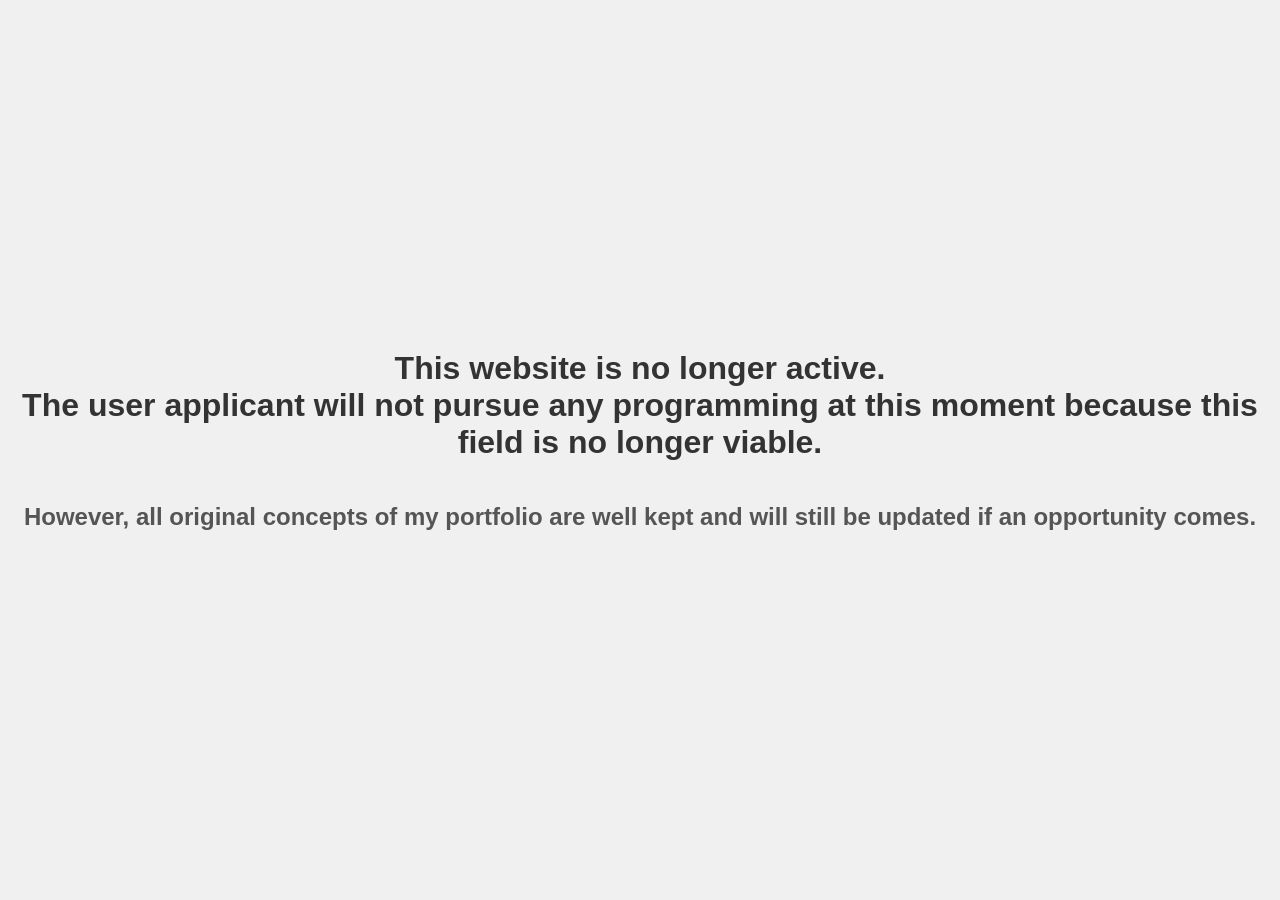
==== commit 7718bee6: "Update index.html" ====
--- a/index.html
+++ b/index.html
@@ -14,26 +14,25 @@
             align-items: center;
             background-color: #f0f0f0;
             font-family: Arial, sans-serif;
+            text-align: center;
+            flex-direction: column;
         }
 
         h1 {
-            text-align: center;
             font-size: 2rem;
             color: #333;
         }
 
-        h5.Reminder{
-            text-align: center;
-            font-size: 2rem;
-            color: #333;
+        h5.Reminder {
+            font-size: 1.5rem;
+            color: #555;
+            margin-top: 20px;
         }
         
     </style>
 </head>
 <body>
     <h1>This website is no longer active.<br>The user applicant will not pursue any programming at this moment because this field is no longer viable.</h1>
-<br>
-
-    <h5 class="Reminder">However all original concept of my portfolio is well keep and will still update if there is opportunity comes</h5>
+    <h5 class="Reminder">However, all original concepts of my portfolio are well kept and will still be updated if an opportunity comes.</h5>
 </body>
 </html>
